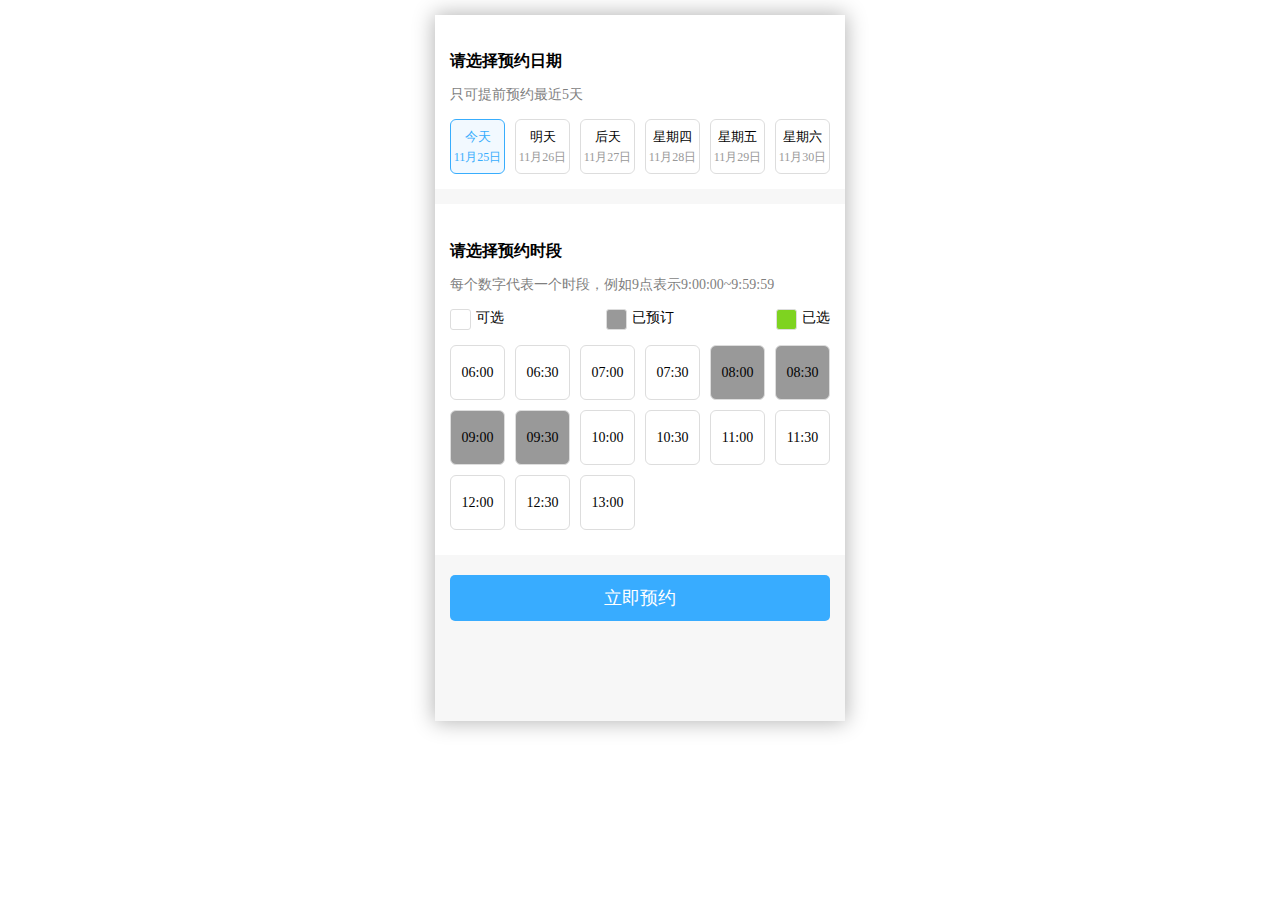
==== static/views/index.html @ 98acb1ff "new" ====
<!DOCTYPE html>
<html lang="zh_CN">
<head>
    <meta charset="UTF-8">
    <meta name="viewport" content="width=device-width, initial-scale=1.0">
    <title>会议预定</title>

    
    <link rel="stylesheet" href="/static/css/office.css">
</head>
<body>
    <div class="office">


        <!--预约时间-->
        <div class="weui-panel">
            <div class="office-time">
                <h4>请选择预约日期</h4>
                <p>只可提前预约最近5天</p>
                <div class="office-time-con office-time-data">
                    <div class="checked office-time-item date_" val="2019-11-25">今天<span>11月25日</span></div>
                    <div class="office-time-item date_" val="2019-11-26">明天<span>11月26日</span></div>
                    <div class="office-time-item date_" val="2019-11-27">后天<span>11月27日</span></div>
                    <div class="office-time-item date_" val="2019-11-28">星期四<span>11月28日</span></div>
                    <div class="office-time-item date_" val="2019-11-29">星期五<span>11月29日</span></div>
                    <div class="office-time-item date_" val="2019-11-30">星期六<span>11月30日</span></div>
                    <div class="office-time-item date_" val="2019-12-01">星期天<span>12月01日</span></div>
                    <div class="office-time-item date_" val="2019-12-02">星期一<span>12月02日</span></div>
                    <div class="office-time-item date_" val="2019-12-03">星期二<span>12月03日</span></div>
                    <div class="office-time-item date_" val="2019-12-04">星期三<span>12月04日</span></div>
                    <div class="office-time-item date_" val="2019-12-05">星期四<span>12月05日</span></div>
                    <div class="office-time-item date_" val="2019-12-06">星期五<span>12月06日</span></div>
                    <div class="office-time-item date_" val="2019-12-07">星期六<span>12月07日</span></div>
                    <div class="office-time-item date_" val="2019-12-08">星期天<span>12月08日</span></div>
                    <div class="office-time-item date_" val="2019-12-09">星期一<span>12月09日</span></div>
                </div>
            </div>
        </div>
    
        <!--预约时段-->
        <div class="weui-panel">
            <div class="office-time">
                <h4>请选择预约时段</h4>
                <p>每个数字代表一个时段，例如9点表示9:00:00~9:59:59</p>
                <div class="office-time-legend">
                    <div class="office-time-legend-item">
                        <div class="legend-img used"></div>
                        <div class="legend-text">可选</div>
                    </div>
                    <div class="office-time-legend-item">
                        <div class="legend-img disabled"></div>
                        <div class="legend-text">已预订</div>
                    </div>
                    <div class="office-time-legend-item">
                        <div class="legend-img checked"></div>
                        <div class="legend-text">已选</div>
                    </div>
                </div>
                <div class="office-time-con office-time-slot" id="timeSoltCon">
                    <div class="office-time-item slot_" data-time="1574632800">06:00</div>
                    <div class="office-time-item slot_" data-time="1574634600">06:30</div>
                    <div class="office-time-item slot_" data-time="1574636400">07:00</div>
                    <div class="office-time-item slot_" data-time="1574638200">07:30</div>
                    <div class="office-time-item slot_ disable" data-time="1574640000">08:00</div>
                    <div class="office-time-item slot_ disable" data-time="1574641800">08:30</div>
                    <div class="office-time-item slot_ disable" data-time="1574643600">09:00</div>
                    <div class="office-time-item slot_ disable" data-time="1574645400">09:30</div>
                    <div class="office-time-item slot_" data-time="1574647200">10:00</div>
                    <div class="office-time-item slot_" data-time="1574649000">10:30</div>
                    <div class="office-time-item slot_" data-time="1574650800">11:00</div>
                    <div class="office-time-item slot_" data-time="1574652600">11:30</div>
                    <div class="office-time-item slot_" data-time="1574654400">12:00</div>
                    <div class="office-time-item slot_" data-time="1574656200">12:30</div>
                    <div class="office-time-item slot_" data-time="1574658000">13:00</div>
                </div>
    
            </div>
        </div>
    
        <div class="weui-btn-area">
            <a class="weui-btn weui-btn_main" href="javascript:;" id="submitOrder">立即预约</a>
        </div>
    </div>

    <script src="http://libs.baidu.com/jquery/2.0.0/jquery.min.js"></script>
    
</body>
</html>
---- static/css/office.css ----
.office{
    width: 410px;
    margin: 0 auto;
    background: #f7f7f7;
    box-shadow: 0 0 20px 1px rgba(0,0,0,0.3);
    padding-bottom:50px;
}
.office .office-time {
    padding: 15px;
    background: #fff;
    margin-top:15px;
}
.office .office-time h4 {
    font-size: 16px;
    color: #010101;
    margin-bottom: 10px;
}
.office .office-time p {
    font-size: 14px;
    color: #7f7f7f;
    margin-bottom: 15px;
}
.office-time-legend{
    display: flex;
    flex-direction: row;
    justify-content: space-between;
    margin:15px 0;
}
.office-time-legend .office-time-legend-item{
    display: flex;
}
.office-time-legend .legend-img{
    width:19px;
    height:19px;
    border-radius: 3px;
    border:1px solid #ddd;
    margin-right:5px;
}
.office-time-legend .legend-img.used{
    background: #fff;
}
.office-time-legend .legend-img.disabled{
    background: #999999;
}
.office-time-legend .legend-img.checked{
    background: #7ed320;
}
.office-time-legend .legend-text{
    font-size:14px;
    color:#010101;
}
.office .office-time-con.office-time-slot {
    display: flex;
    flex-direction: row;
    flex-wrap: wrap;
}
.office .office-time-con.office-time-slot .office-time-item {
    font-size: 14px;
    margin-bottom: 10px;
    margin-right: 10px;
    cursor: pointer;
}
.office .office-time-con .office-time-item {
    width: 53px;
    height: 53px;
    border: 1px solid #ddd;
    border-radius: 6px;
    text-align: center;
    line-height: 53px;
    color: #010101;
}
.office .office-time-con.office-time-slot .office-time-item.checked {
    color: #010101;
    background: #7ed320;
}

.office .office-time-con.office-time-slot .office-time-item.disable{
    color:#010101;
    background: #999999;
}
.weui-btn-area {
    margin: 0.5em 15px 1.17em;
}
.weui-btn {
    position: relative;
    display: block;
    margin-left: auto;
    margin-right: auto;
    padding-left: 14px;
    padding-right: 14px;
    box-sizing: border-box;
    font-size: 18px;
    text-align: center;
    text-decoration: none;
    color: #fff;
    line-height: 2.55555556;
    border-radius: 5px;
    -webkit-tap-highlight-color: rgba(0,0,0,0);
    overflow: hidden;
}
.weui-btn_main {
    background-color: #38acff;
    margin:20px 0 50px;
}
.office .office-time-con.office-time-data{
    overflow-x: scroll; display: -webkit-box; -webkit-overflow-scrolling: touch;
}

.office-time-data::-webkit-scrollbar {width:0;height:0;display: none;}
.office .office-time-con.office-time-data .office-time-item{
    margin-right:10px;
    cursor: pointer;
}
.office .office-time-con.office-time-data .office-time-item.checked{
    border:1px solid #38adfd;
    color:#38adfd;
    background: #f2f9ff;
}
.office .office-time-con.office-time-data .office-time-item span{
    font-size: 12px;
    color: #999;
    display: inline-block;
    margin-top: 8px;
}
.office .office-time-con.office-time-data .office-time-item.checked span{
    color:#38adfd;
}
.office .office-time-con.office-time-slot .office-time-item:nth-child(6n+0) {
    margin-right: 0;
}
.office .office-time-con.office-time-data .office-time-item {
    font-size: 13px;
    line-height: 1;
    display: flex;
    flex-direction: column;
    justify-content: center;
}
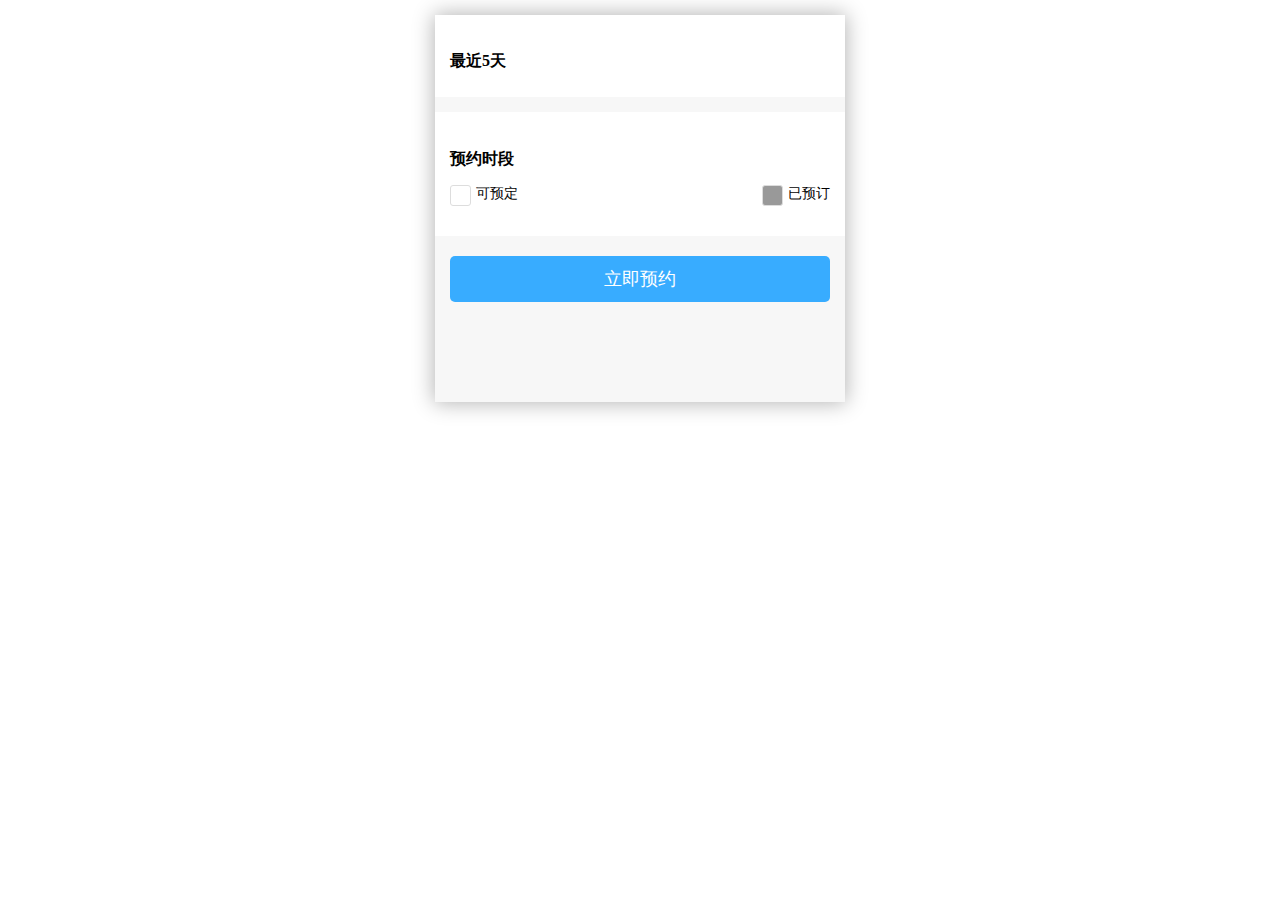
==== commit d639fb90: "fix" ====
--- a/static/views/index.html
+++ b/static/views/index.html
@@ -1,88 +1,85 @@
 <!DOCTYPE html>
 <html lang="zh_CN">
+
 <head>
     <meta charset="UTF-8">
     <meta name="viewport" content="width=device-width, initial-scale=1.0">
     <title>会议预定</title>
 
-    
+
     <link rel="stylesheet" href="/static/css/office.css">
 </head>
+
 <body>
     <div class="office">
-
-
-        <!--预约时间-->
         <div class="weui-panel">
             <div class="office-time">
-                <h4>请选择预约日期</h4>
-                <p>只可提前预约最近5天</p>
-                <div class="office-time-con office-time-data">
-                    <div class="checked office-time-item date_" val="2019-11-25">今天<span>11月25日</span></div>
-                    <div class="office-time-item date_" val="2019-11-26">明天<span>11月26日</span></div>
-                    <div class="office-time-item date_" val="2019-11-27">后天<span>11月27日</span></div>
-                    <div class="office-time-item date_" val="2019-11-28">星期四<span>11月28日</span></div>
-                    <div class="office-time-item date_" val="2019-11-29">星期五<span>11月29日</span></div>
-                    <div class="office-time-item date_" val="2019-11-30">星期六<span>11月30日</span></div>
-                    <div class="office-time-item date_" val="2019-12-01">星期天<span>12月01日</span></div>
-                    <div class="office-time-item date_" val="2019-12-02">星期一<span>12月02日</span></div>
-                    <div class="office-time-item date_" val="2019-12-03">星期二<span>12月03日</span></div>
-                    <div class="office-time-item date_" val="2019-12-04">星期三<span>12月04日</span></div>
-                    <div class="office-time-item date_" val="2019-12-05">星期四<span>12月05日</span></div>
-                    <div class="office-time-item date_" val="2019-12-06">星期五<span>12月06日</span></div>
-                    <div class="office-time-item date_" val="2019-12-07">星期六<span>12月07日</span></div>
-                    <div class="office-time-item date_" val="2019-12-08">星期天<span>12月08日</span></div>
-                    <div class="office-time-item date_" val="2019-12-09">星期一<span>12月09日</span></div>
+                <h4>最近5天</h4>
+                <div class="office-time-con office-time-data" style="text-align: center;">
                 </div>
             </div>
         </div>
-    
-        <!--预约时段-->
+
         <div class="weui-panel">
             <div class="office-time">
-                <h4>请选择预约时段</h4>
-                <p>每个数字代表一个时段，例如9点表示9:00:00~9:59:59</p>
+                <h4>预约时段</h4>
                 <div class="office-time-legend">
                     <div class="office-time-legend-item">
                         <div class="legend-img used"></div>
-                        <div class="legend-text">可选</div>
+                        <div class="legend-text">可预定</div>
                     </div>
                     <div class="office-time-legend-item">
                         <div class="legend-img disabled"></div>
                         <div class="legend-text">已预订</div>
                     </div>
-                    <div class="office-time-legend-item">
-                        <div class="legend-img checked"></div>
-                        <div class="legend-text">已选</div>
-                    </div>
                 </div>
                 <div class="office-time-con office-time-slot" id="timeSoltCon">
-                    <div class="office-time-item slot_" data-time="1574632800">06:00</div>
-                    <div class="office-time-item slot_" data-time="1574634600">06:30</div>
-                    <div class="office-time-item slot_" data-time="1574636400">07:00</div>
-                    <div class="office-time-item slot_" data-time="1574638200">07:30</div>
-                    <div class="office-time-item slot_ disable" data-time="1574640000">08:00</div>
-                    <div class="office-time-item slot_ disable" data-time="1574641800">08:30</div>
-                    <div class="office-time-item slot_ disable" data-time="1574643600">09:00</div>
-                    <div class="office-time-item slot_ disable" data-time="1574645400">09:30</div>
-                    <div class="office-time-item slot_" data-time="1574647200">10:00</div>
-                    <div class="office-time-item slot_" data-time="1574649000">10:30</div>
-                    <div class="office-time-item slot_" data-time="1574650800">11:00</div>
-                    <div class="office-time-item slot_" data-time="1574652600">11:30</div>
-                    <div class="office-time-item slot_" data-time="1574654400">12:00</div>
-                    <div class="office-time-item slot_" data-time="1574656200">12:30</div>
-                    <div class="office-time-item slot_" data-time="1574658000">13:00</div>
                 </div>
-    
             </div>
         </div>
-    
+
         <div class="weui-btn-area">
             <a class="weui-btn weui-btn_main" href="javascript:;" id="submitOrder">立即预约</a>
         </div>
     </div>
 
     <script src="http://libs.baidu.com/jquery/2.0.0/jquery.min.js"></script>
-    
+    <script src="/static/js/com.js"></script>
+    <script>
+        $(function () {
+            var str = ''
+            for (let index = 9; index < 19; index++) {
+                str += `<div class="office-time-item slot_" >` + index + `:00</div>`
+                str += `<div class="office-time-item slot_" >` + index + `:30</div>`
+            }
+
+            $("#timeSoltCon").html(str)
+
+            getWebService("/date", function (data) {
+                var str = '';
+                for (let index = 0; index < data.length; index++) {
+                    const element = data[index];
+                    for (const key in element) {
+                        if (element.hasOwnProperty(key)) {
+                            const val = element[key];
+                            console.log(key, val)
+                            str += `<div class=" `
+                            if (index == 0) {
+                                str += `checked `
+                            }
+                            str += `office-time-item date_" val="` + val + `">` + key + `<span>` + val + `</span></div>`
+                        }
+                    }
+                }
+
+                $(".office-time-data").html(str)
+            })
+        })
+
+        $("#submitOrder").on("click", function () {
+            window.location.replace('/create')
+        })
+    </script>
 </body>
+
 </html>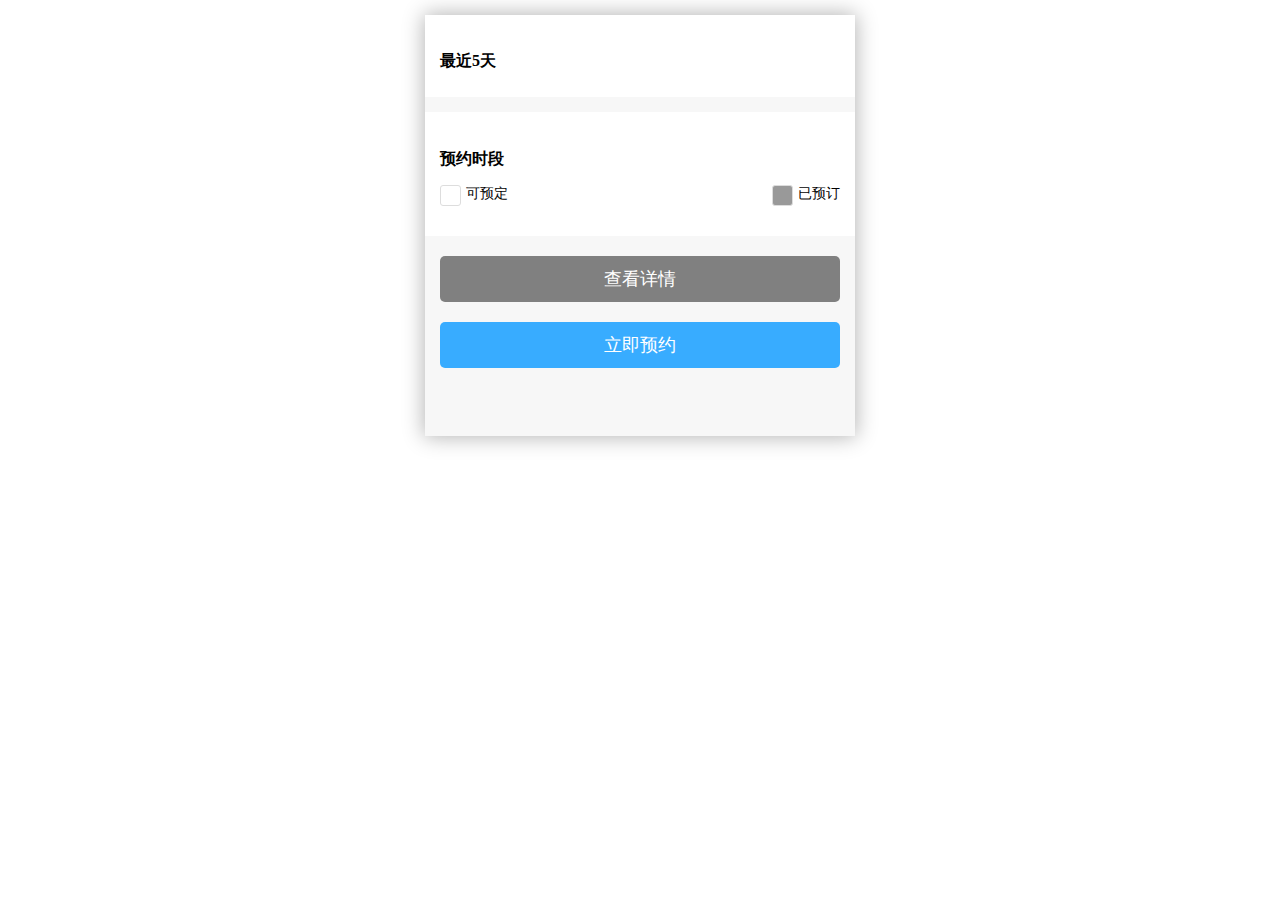
==== commit 7fcdc5fd: "完成工程" ====
--- a/static/views/index.html
+++ b/static/views/index.html
@@ -6,16 +6,18 @@
     <meta name="viewport" content="width=device-width, initial-scale=1.0">
     <title>会议预定</title>
 
-
+    <link href="http://libs.baidu.com/bootstrap/3.0.3/css/bootstrap.min.css" rel="stylesheet">
     <link rel="stylesheet" href="/static/css/office.css">
+    <link rel="stylesheet" href="/static/css/layer-animate.css">
 </head>
 
 <body>
+    <input type="text" hidden="true" value="{{.date}}" class="nowDate">
     <div class="office">
         <div class="weui-panel">
             <div class="office-time">
                 <h4>最近5天</h4>
-                <div class="office-time-con office-time-data" style="text-align: center;">
+                <div class="office-time-con office-time-data" id="office-date">
                 </div>
             </div>
         </div>
@@ -39,21 +41,58 @@
         </div>
 
         <div class="weui-btn-area">
-            <a class="weui-btn weui-btn_main" href="javascript:;" id="submitOrder">立即预约</a>
+            <div class="row">
+                <div class="col-md-6">
+                    <a class="weui-btn weui-btn_main" style="background-color: gray;text-decoration:none;" href="javascript:;" id="checkdetail">查看详情</a>
+                </div>
+                <div class="col-md-6">
+                    <a class="weui-btn weui-btn_main" href="javascript:;" id="submitOrder">立即预约</a>
+                </div>
+            </div>
         </div>
     </div>
 
     <script src="http://libs.baidu.com/jquery/2.0.0/jquery.min.js"></script>
+    <script src="http://libs.baidu.com/bootstrap/3.0.3/js/bootstrap.min.js"></script>
+    <script src="/static/js/method.js"></script>
     <script src="/static/js/com.js"></script>
     <script>
+        var MeetingData;
+        function setDateSelect() {
+            $("#office-date").on("click", ".date_", function (e) {
+                window.location.replace('/?date='+$(this).data("val"))
+            })
+        }
+
+        function isSelect(arr, t) {
+            for (let index = 0; index < arr.length; index++) {
+                const ele = arr[index];
+                if (Number(ele) == Number(t)) {
+                    return true
+                }
+            }
+            return false
+        }
+
         $(function () {
-            var str = ''
-            for (let index = 9; index < 19; index++) {
-                str += `<div class="office-time-item slot_" >` + index + `:00</div>`
-                str += `<div class="office-time-item slot_" >` + index + `:30</div>`
-            }
+            getWebService("/meeting?date="+$(".nowDate").val(), function (data){
+                var str = ''
+                MeetingData = data
+                for (let index = 7; index < 19; index++) {
+                    str += `<div class="office-time-item slot_ `
+                    for (let j = 0; j < data.length; j++) {
+                        const ele = data[j];
+                        if (isSelect(ele["select"], index)) {
+                            str += "disable"
+                            break
+                        }
+                    }
+                    
+                    str += `" data-index="`+index+`" >` + index + `:00</div>`
+                }
 
-            $("#timeSoltCon").html(str)
+                $("#timeSoltCon").html(str)
+            })
 
             getWebService("/date", function (data) {
                 var str = '';
@@ -62,22 +101,50 @@
                     for (const key in element) {
                         if (element.hasOwnProperty(key)) {
                             const val = element[key];
-                            console.log(key, val)
                             str += `<div class=" `
-                            if (index == 0) {
+
+                            if ($(".nowDate").val() == '' && index == 0) {
                                 str += `checked `
                             }
-                            str += `office-time-item date_" val="` + val + `">` + key + `<span>` + val + `</span></div>`
+
+                            if ($(".nowDate").val() == val){
+                                str += `checked `
+                            }
+                            str += `office-time-item date_" data-val="` + val + `">` + key + `<span>` + val + `</span></div>`
                         }
                     }
                 }
 
-                $(".office-time-data").html(str)
+                $("#office-date").html(str)
+
+                setDateSelect()
             })
         })
 
         $("#submitOrder").on("click", function () {
-            window.location.replace('/create')
+            window.location.replace('/create?date='+$(".nowDate").val())
+        })
+
+        $("#checkdetail").on("click", function(){
+            console.log(MeetingData)
+
+            var str = ''
+            for (let index = 0; index < MeetingData.length; index++) {
+                const ele = MeetingData[index];
+                str += `<h4>会议  `+Number(index)+1+`</h4>`
+                str += `<p>发起人:  `+ele["publisher"]+`</p>`
+                str += `<p>参与人:  `+ele["participants"]+`</p>`
+                str += `<p>会议时间:`+ele["select"][0]+`点 - `+ele["select"][ele["select"].length-1]+`点</p>`
+                str += `<p>会议内容:`+ele["content"]+`</p>`
+            }
+
+            var obj = {
+                type: "none",
+                title: "会议详情",
+                content: str,
+                area:["400px", "400px"]
+            }
+            method.msg_layer(obj)
         })
     </script>
 </body>
--- a/static/css/office.css
+++ b/static/css/office.css
@@ -1,10 +1,20 @@
 .office{
-    width: 410px;
+    width: 430px;
     margin: 0 auto;
     background: #f7f7f7;
     box-shadow: 0 0 20px 1px rgba(0,0,0,0.3);
     padding-bottom:50px;
 }
+@media (max-width: 768px){
+    .office{
+        width: 98%;
+        margin: 0 auto;
+        background: #f7f7f7;
+        box-shadow: 0 0 20px 1px rgba(0,0,0,0.3);
+        padding-bottom:50px;
+    }
+}
+
 .office .office-time {
     padding: 15px;
     background: #fff;
@@ -100,10 +110,14 @@
 }
 .weui-btn_main {
     background-color: #38acff;
-    margin:20px 0 50px;
+    margin:20px 0 5px;
 }
+
 .office .office-time-con.office-time-data{
-    overflow-x: scroll; display: -webkit-box; -webkit-overflow-scrolling: touch;
+    /* overflow-x: scroll; display: -webkit-box; -webkit-overflow-scrolling: touch; */
+    display: flex;
+    flex-direction: row;
+    flex-wrap: wrap;
 }
 
 .office-time-data::-webkit-scrollbar {width:0;height:0;display: none;}
@@ -134,5 +148,6 @@
     display: flex;
     flex-direction: column;
     justify-content: center;
+    margin-top: 10px;
 }
 
